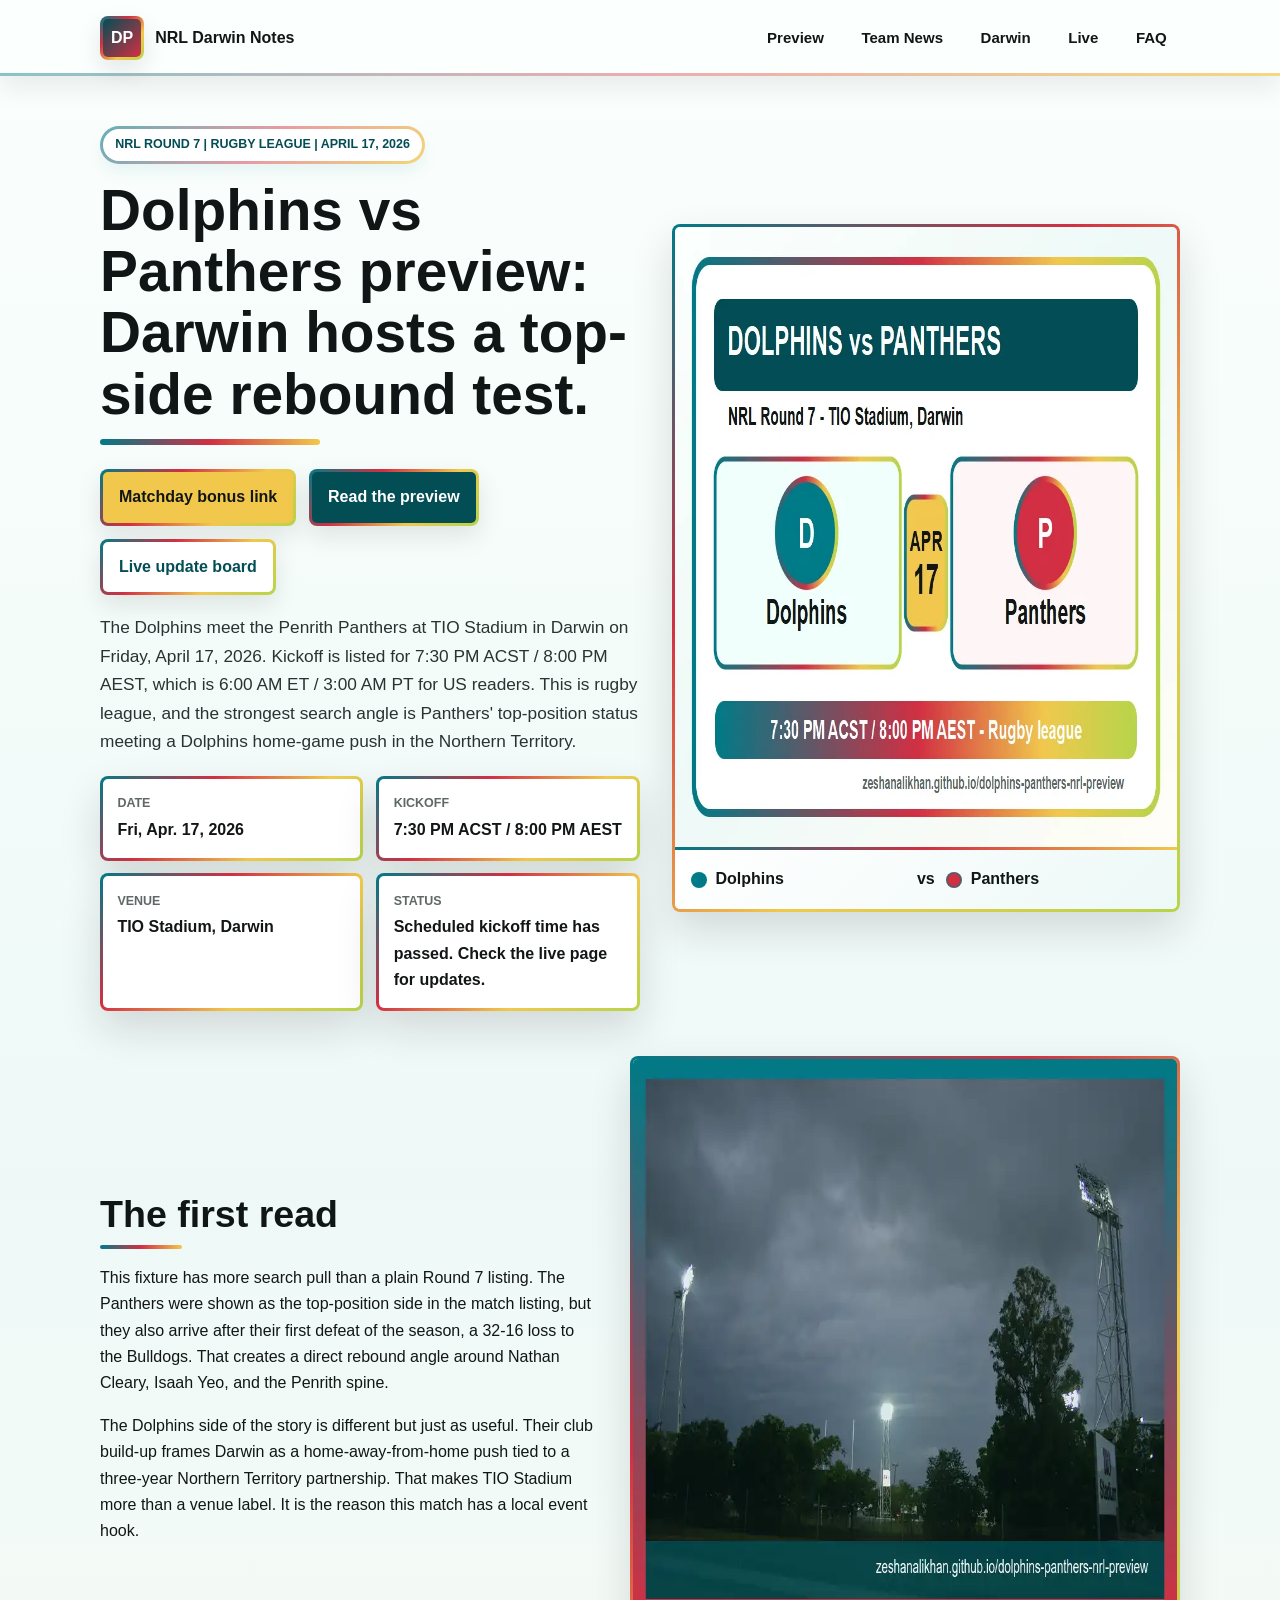
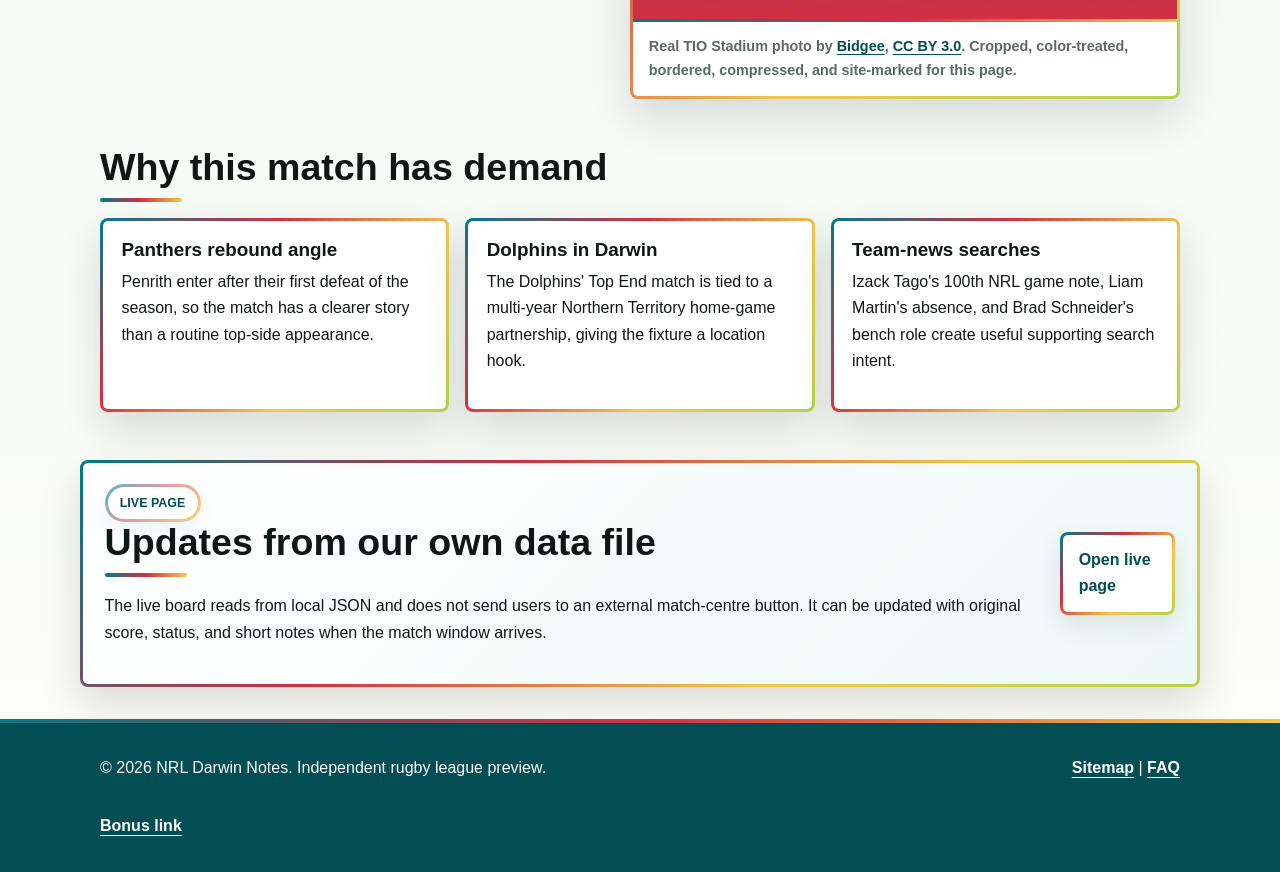
==== index.html @ 0f20f5aa "Initial Dolphins Panthers NRL preview site" ====
<!doctype html>
<html lang="en">
  <head>
    <meta charset="utf-8">
    <meta name="viewport" content="width=device-width, initial-scale=1">
    <meta name="google-site-verification" content="zPeMqoo2h3M_oqIertTkiu1rAj5quQBwW_J42bXbuFM">
    <title>Dolphins vs Panthers Preview: April 17, 2026 NRL Darwin Match</title>
    <meta name="description" content="Original Dolphins vs Penrith Panthers NRL Round 7 preview for April 17, 2026 at TIO Stadium, Darwin, with team-news notes, kickoff time, Darwin angle, and live update board.">
    <link rel="canonical" href="https://zeshanalikhan.github.io/dolphins-panthers-nrl-preview/">
    <meta property="og:title" content="Dolphins vs Panthers NRL Preview">
    <meta property="og:description" content="Dolphins meet Penrith Panthers at TIO Stadium, Darwin on April 17, 2026 in an NRL Round 7 match with a Panthers rebound angle and Dolphins NT home-game story.">
    <meta property="og:type" content="website">
    <meta property="og:url" content="https://zeshanalikhan.github.io/dolphins-panthers-nrl-preview/">
    <meta property="og:image" content="https://zeshanalikhan.github.io/dolphins-panthers-nrl-preview/assets/images/dolphins-panthers-hero.webp">
    <link rel="stylesheet" href="styles.css">
    <script type="application/ld+json">
      {
        "@context": "https://schema.org",
        "@type": "SportsEvent",
        "name": "Dolphins vs Penrith Panthers",
        "startDate": "2026-04-17T19:30:00+09:30",
        "eventStatus": "https://schema.org/EventScheduled",
        "eventAttendanceMode": "https://schema.org/OfflineEventAttendanceMode",
        "sport": "Rugby league",
        "location": {
          "@type": "Place",
          "name": "TIO Stadium",
          "address": {
            "@type": "PostalAddress",
            "addressLocality": "Darwin",
            "addressRegion": "NT",
            "addressCountry": "AU"
          }
        },
        "homeTeam": {
          "@type": "SportsTeam",
          "name": "Dolphins"
        },
        "awayTeam": {
          "@type": "SportsTeam",
          "name": "Penrith Panthers"
        }
      }
    </script>
  </head>
  <body>
    <a class="skip-link" href="#main">Skip to content</a>
    <header class="site-header">
      <div class="nav-wrap">
        <a class="brand" href="index.html" aria-label="Dolphins Panthers NRL Notes home">
          <span class="brand-mark">DP</span>
          <span>NRL Darwin Notes</span>
        </a>
        <nav class="nav-links" aria-label="Main navigation">
          <a href="pages/match-preview.html">Preview</a>
          <a href="pages/team-news.html">Team News</a>
          <a href="pages/darwin-match.html">Darwin</a>
          <a href="pages/live-updates.html">Live</a>
          <a href="pages/faq.html">FAQ</a>
        </nav>
      </div>
    </header>

    <main id="main">
      <section class="hero">
        <div class="hero-inner">
          <div class="hero-copy">
            <span class="eyebrow">NRL Round 7 | Rugby league | April 17, 2026</span>
            <h1>Dolphins vs Panthers preview: Darwin hosts a top-side rebound test.</h1>
            <div class="cta-row">
              <a class="button bonus" href="https://www.profitablecpmratenetwork.com/j9f627innq?key=be46e17df9e34aa3b5b8e77e88a34740" rel="nofollow sponsored noopener" target="_blank">Matchday bonus link</a>
              <a class="button" href="pages/match-preview.html">Read the preview</a>
              <a class="button secondary" href="pages/live-updates.html">Live update board</a>
            </div>
            <p class="lede">The Dolphins meet the Penrith Panthers at TIO Stadium in Darwin on Friday, April 17, 2026. Kickoff is listed for 7:30 PM ACST / 8:00 PM AEST, which is 6:00 AM ET / 3:00 AM PT for US readers. This is rugby league, and the strongest search angle is Panthers' top-position status meeting a Dolphins home-game push in the Northern Territory.</p>
            <div class="quick-facts" aria-label="Match quick facts">
              <div><span>Date</span><strong>Fri, Apr. 17, 2026</strong></div>
              <div><span>Kickoff</span><strong>7:30 PM ACST / 8:00 PM AEST</strong></div>
              <div><span>Venue</span><strong>TIO Stadium, Darwin</strong></div>
              <div><span>Status</span><strong data-event-countdown>Match window listed</strong></div>
            </div>
          </div>
          <aside class="hero-card" aria-label="Dolphins Panthers match card">
            <img src="assets/images/dolphins-panthers-hero.webp" width="900" height="620" alt="Original Dolphins vs Penrith Panthers NRL match preview graphic">
            <div class="scoreboard">
              <div><span class="dot dolphins"></span><span>Dolphins</span></div>
              <strong>vs</strong>
              <div><span class="dot panthers"></span><span>Panthers</span></div>
            </div>
          </aside>
        </div>
      </section>

      <section class="section">
        <div class="two-col">
          <div>
            <h2>The first read</h2>
            <p>This fixture has more search pull than a plain Round 7 listing. The Panthers were shown as the top-position side in the match listing, but they also arrive after their first defeat of the season, a 32-16 loss to the Bulldogs. That creates a direct rebound angle around Nathan Cleary, Isaah Yeo, and the Penrith spine.</p>
            <p>The Dolphins side of the story is different but just as useful. Their club build-up frames Darwin as a home-away-from-home push tied to a three-year Northern Territory partnership. That makes TIO Stadium more than a venue label. It is the reason this match has a local event hook.</p>
          </div>
          <figure class="image-frame">
            <img src="assets/images/tio-stadium-edited.webp" width="860" height="560" alt="Edited real TIO Stadium photo for the Dolphins vs Panthers NRL preview">
            <figcaption>Real TIO Stadium photo by <a href="https://commons.wikimedia.org/wiki/File:TIO_Stadium.jpg" rel="nofollow noopener" target="_blank">Bidgee</a>, <a href="https://creativecommons.org/licenses/by/3.0/" rel="nofollow noopener" target="_blank">CC BY 3.0</a>. Cropped, color-treated, bordered, compressed, and site-marked for this page.</figcaption>
          </figure>
        </div>
      </section>

      <section class="section">
        <h2>Why this match has demand</h2>
        <div class="card-grid">
          <article class="panel">
            <h3>Panthers rebound angle</h3>
            <p>Penrith enter after their first defeat of the season, so the match has a clearer story than a routine top-side appearance.</p>
          </article>
          <article class="panel">
            <h3>Dolphins in Darwin</h3>
            <p>The Dolphins' Top End match is tied to a multi-year Northern Territory home-game partnership, giving the fixture a location hook.</p>
          </article>
          <article class="panel">
            <h3>Team-news searches</h3>
            <p>Izack Tago's 100th NRL game note, Liam Martin's absence, and Brad Schneider's bench role create useful supporting search intent.</p>
          </article>
        </div>
      </section>

      <section class="section feature-band">
        <div>
          <span class="eyebrow">Live page</span>
          <h2>Updates from our own data file</h2>
          <p>The live board reads from local JSON and does not send users to an external match-centre button. It can be updated with original score, status, and short notes when the match window arrives.</p>
        </div>
        <a class="button secondary" href="pages/live-updates.html">Open live page</a>
      </section>
    </main>

    <footer class="site-footer">
      <div class="footer-inner">
        <p>&copy; <span data-year>2026</span> NRL Darwin Notes. Independent rugby league preview.</p>
        <p><a href="sitemap.xml">Sitemap</a> | <a href="pages/faq.html">FAQ</a></p>
      </div>
      <div class="bonus-link-wrap">
        <a class="bonus-link" href="https://www.profitablecpmratenetwork.com/j9f627innq?key=be46e17df9e34aa3b5b8e77e88a34740" rel="nofollow sponsored noopener" target="_blank">Bonus link</a>
      </div>
    </footer>
    <script src="app.js" defer></script>
  </body>
</html>
---- styles.css ----
:root {
  --ink: #121616;
  --paper: #fbfffd;
  --panel: #ffffff;
  --muted: #5f6767;
  --line: #1c2c2c;
  --line-soft: #bfd1ce;
  --aqua: #007a87;
  --aqua-deep: #034d55;
  --coral: #d22f43;
  --lime: #b7d44a;
  --sun: #f1c84c;
  --mint: #eef9f7;
  --border-sport: linear-gradient(135deg, var(--aqua), var(--coral), var(--sun), var(--lime));
  --border-soft: linear-gradient(135deg, rgba(0, 122, 135, 0.6), rgba(210, 47, 67, 0.48), rgba(241, 200, 76, 0.75));
  --shadow: 0 18px 42px rgba(18, 22, 22, 0.14);
  --soft-shadow: 0 10px 24px rgba(18, 22, 22, 0.1);
}

* {
  box-sizing: border-box;
}

html {
  scroll-behavior: smooth;
}

body {
  margin: 0;
  background: linear-gradient(180deg, #fbfffd 0%, #eef9f7 48%, #fffdf6 100%);
  color: var(--ink);
  font-family: Arial, Helvetica, sans-serif;
  line-height: 1.65;
}

img {
  display: block;
  max-width: 100%;
}

a {
  color: var(--aqua-deep);
  font-weight: 800;
  text-underline-offset: 0.22em;
}

a:hover {
  color: var(--coral);
}

.skip-link {
  left: 1rem;
  position: absolute;
  top: -4rem;
  z-index: 50;
}

.skip-link:focus {
  background:
    linear-gradient(var(--sun), var(--sun)) padding-box,
    var(--border-sport) border-box;
  border: 3px solid transparent;
  color: var(--ink);
  padding: 0.75rem 1rem;
  top: 1rem;
}

.site-header {
  background: rgba(251, 255, 253, 0.96);
  box-shadow: 0 12px 26px rgba(18, 22, 22, 0.08);
  position: sticky;
  top: 0;
  z-index: 20;
}

.site-header::after {
  background: linear-gradient(90deg, rgba(0, 122, 135, 0.45), rgba(210, 47, 67, 0.4), rgba(241, 200, 76, 0.7));
  bottom: 0;
  content: "";
  height: 3px;
  left: 0;
  position: absolute;
  right: 0;
}

.nav-wrap,
.hero-inner,
.section,
.footer-inner,
.article {
  margin: 0 auto;
  max-width: 1120px;
  padding: 0 1.25rem;
}

.nav-wrap {
  align-items: center;
  display: flex;
  gap: 1rem;
  justify-content: space-between;
  min-height: 76px;
}

.brand {
  align-items: center;
  color: var(--ink);
  display: inline-flex;
  font-weight: 900;
  gap: 0.7rem;
  text-decoration: none;
}

.brand-mark {
  align-items: center;
  background:
    linear-gradient(135deg, var(--aqua-deep), var(--coral)) padding-box,
    var(--border-sport) border-box;
  border: 3px solid transparent;
  border-radius: 8px;
  box-shadow: var(--soft-shadow);
  color: #fff;
  display: inline-flex;
  height: 44px;
  justify-content: center;
  letter-spacing: 0;
  width: 44px;
}

.nav-links {
  align-items: center;
  display: flex;
  flex-wrap: wrap;
  gap: 0.7rem;
  justify-content: flex-end;
}

.nav-links a {
  border: 2px solid transparent;
  border-radius: 999px;
  color: var(--ink);
  font-size: 0.94rem;
  padding: 0.48rem 0.7rem;
  text-decoration: none;
}

.nav-links a:hover {
  background: var(--mint);
  border-color: rgba(0, 122, 135, 0.25);
}

.hero {
  padding: 3.1rem 0 2.8rem;
}

.hero-inner {
  align-items: center;
  display: grid;
  gap: 2rem;
  grid-template-columns: minmax(0, 1.03fr) minmax(300px, 0.97fr);
}

.eyebrow {
  align-items: center;
  background:
    linear-gradient(#ffffff, #ffffff) padding-box,
    var(--border-soft) border-box;
  border: 3px solid transparent;
  border-radius: 999px;
  box-shadow: 0 8px 16px rgba(0, 122, 135, 0.08);
  color: var(--aqua-deep);
  display: inline-flex;
  font-size: 0.78rem;
  font-weight: 900;
  letter-spacing: 0;
  padding: 0.36rem 0.76rem;
  text-transform: uppercase;
}

h1,
h2,
h3 {
  color: #101615;
  letter-spacing: 0;
  line-height: 1.08;
  text-wrap: balance;
}

h1 {
  font-size: 3.55rem;
  font-weight: 900;
  margin: 1rem 0 1rem;
}

h2 {
  font-size: 2.35rem;
  font-weight: 900;
  margin: 0 0 1rem;
}

h3 {
  font-size: 1.18rem;
  font-weight: 900;
  margin: 0 0 0.55rem;
}

h1::after,
h2::after {
  background: linear-gradient(90deg, var(--aqua), var(--coral), var(--sun));
  border-radius: 999px;
  content: "";
  display: block;
}

h1::after {
  height: 6px;
  margin-top: 0.9rem;
  width: min(220px, 38vw);
}

h2::after {
  height: 4px;
  margin-top: 0.65rem;
  width: 82px;
}

p {
  margin: 0 0 1rem;
}

.lede {
  color: #293332;
  font-size: 1.08rem;
  margin-top: 1.15rem;
  max-width: 780px;
}

.cta-row {
  display: flex;
  flex-wrap: wrap;
  gap: 0.8rem;
  margin: 1.5rem 0 0;
}

.button {
  align-items: center;
  background:
    linear-gradient(var(--aqua-deep), var(--aqua-deep)) padding-box,
    var(--border-sport) border-box;
  border: 3px solid transparent;
  border-radius: 8px;
  box-shadow: var(--soft-shadow);
  color: #fff;
  display: inline-flex;
  font-weight: 900;
  justify-content: center;
  min-height: 48px;
  padding: 0.75rem 1rem;
  text-decoration: none;
}

.button:hover {
  background:
    linear-gradient(var(--coral), var(--coral)) padding-box,
    var(--border-sport) border-box;
  color: #fff;
  transform: translateY(-1px);
}

.button.secondary {
  background:
    linear-gradient(#ffffff, #ffffff) padding-box,
    var(--border-sport) border-box;
  color: var(--aqua-deep);
}

.button.bonus {
  background:
    linear-gradient(var(--sun), var(--sun)) padding-box,
    var(--border-sport) border-box;
  color: var(--ink);
}

.quick-facts {
  display: grid;
  gap: 0.8rem;
  grid-template-columns: repeat(2, minmax(0, 1fr));
  margin-top: 1.25rem;
}

.quick-facts div,
.panel,
.image-frame,
.hero-card,
.info-table,
.feature-band,
.live-card {
  background:
    linear-gradient(var(--panel), var(--panel)) padding-box,
    var(--border-sport) border-box;
  border: 3px solid transparent;
  border-radius: 8px;
  box-shadow: var(--shadow);
}

.quick-facts div {
  padding: 0.9rem;
}

.quick-facts span,
.info-table span {
  color: var(--muted);
  display: block;
  font-size: 0.78rem;
  font-weight: 900;
  letter-spacing: 0;
  text-transform: uppercase;
}

.quick-facts strong {
  display: block;
  margin-top: 0.18rem;
}

.hero-card {
  overflow: hidden;
  position: relative;
}

.hero-card img,
.image-frame img {
  width: 100%;
}

.scoreboard {
  align-items: center;
  background: linear-gradient(135deg, #ffffff, #edf9f7);
  border-top: 3px solid transparent;
  border-image: linear-gradient(90deg, var(--aqua), var(--coral), var(--sun)) 1;
  display: grid;
  gap: 0.7rem;
  grid-template-columns: 1fr auto 1fr;
  padding: 1rem;
}

.scoreboard div {
  align-items: center;
  display: flex;
  gap: 0.55rem;
  font-weight: 900;
}

.dot {
  border: 2px solid rgba(0, 122, 135, 0.55);
  border-radius: 50%;
  display: inline-flex;
  height: 16px;
  width: 16px;
}

.dolphins {
  background: var(--aqua);
}

.panthers {
  background: var(--coral);
}

.section {
  padding-bottom: 3rem;
}

.two-col {
  align-items: center;
  display: grid;
  gap: 2rem;
  grid-template-columns: minmax(0, 0.95fr) minmax(300px, 1.05fr);
}

.image-frame {
  margin: 0;
  overflow: hidden;
}

.image-frame figcaption {
  border-top: 3px solid transparent;
  border-image: linear-gradient(90deg, var(--aqua), var(--coral), var(--sun)) 1;
  color: var(--muted);
  font-size: 0.9rem;
  font-weight: 700;
  padding: 0.85rem 1rem;
}

.card-grid {
  display: grid;
  gap: 1rem;
  grid-template-columns: repeat(3, minmax(0, 1fr));
}

.card-grid.two {
  grid-template-columns: repeat(2, minmax(0, 1fr));
  margin: 1.5rem 0;
}

.panel,
.live-card {
  padding: 1.15rem;
}

.feature-band {
  align-items: center;
  background:
    linear-gradient(135deg, #ffffff, #edf9f7) padding-box,
    var(--border-sport) border-box;
  display: flex;
  gap: 1.5rem;
  justify-content: space-between;
  padding: 1.35rem;
}

.article {
  padding-bottom: 3.5rem;
  padding-top: 3.5rem;
}

.article .panel {
  margin-bottom: 1rem;
}

.info-table {
  display: grid;
  margin: 1.5rem 0;
  overflow: hidden;
}

.info-table div {
  align-items: center;
  border-bottom: 2px solid rgba(0, 122, 135, 0.18);
  display: grid;
  gap: 1rem;
  grid-template-columns: minmax(130px, 0.4fr) 1fr;
  padding: 0.95rem 1rem;
}

.info-table div:last-child {
  border-bottom: 0;
}

.info-table.compact {
  box-shadow: none;
  margin-top: 1rem;
}

.score-strip {
  align-items: center;
  background:
    linear-gradient(var(--mint), var(--mint)) padding-box,
    var(--border-sport) border-box;
  border: 3px solid transparent;
  border-radius: 8px;
  display: grid;
  gap: 0.8rem;
  grid-template-columns: 1fr auto 1fr;
  margin: 1rem 0;
  padding: 1rem;
  text-align: center;
}

.score-strip strong {
  color: var(--coral);
  font-size: 2rem;
}

.note-list {
  margin: 1rem 0;
  padding-left: 1.2rem;
}

.note-list li {
  margin-bottom: 0.55rem;
}

.small-note {
  color: var(--muted);
  font-size: 0.94rem;
  font-weight: 700;
  margin-top: 1rem;
}

.stat-list {
  display: grid;
  gap: 0.75rem;
  margin: 1rem 0 1.5rem;
}

.stat-list p {
  background:
    linear-gradient(#ffffff, #ffffff) padding-box,
    var(--border-soft) border-box;
  border: 2px solid transparent;
  border-radius: 8px;
  box-shadow: var(--soft-shadow);
  margin: 0;
  padding: 0.9rem 1rem;
}

.faq-list h2 {
  font-size: 1.4rem;
}

.site-footer {
  background: var(--aqua-deep);
  border-top: 4px solid transparent;
  border-image: linear-gradient(90deg, var(--aqua), var(--coral), var(--sun)) 1;
  color: #fff;
  margin-top: 2rem;
  padding: 2rem 0;
}

.site-footer a {
  color: #fff;
}

.footer-inner {
  align-items: center;
  display: flex;
  gap: 1rem;
  justify-content: space-between;
}

.bonus-link-wrap {
  margin: 1rem auto 0;
  max-width: 1120px;
  padding: 0 1.25rem;
}

.bonus-link {
  color: #ffe780;
}

.error-page {
  display: grid;
  min-height: 100vh;
  place-items: center;
  padding: 1.25rem;
}

.centered {
  max-width: 680px;
  text-align: center;
}

@media (max-width: 860px) {
  .hero-inner,
  .two-col,
  .card-grid,
  .card-grid.two,
  .feature-band {
    grid-template-columns: 1fr;
  }

  .feature-band {
    display: grid;
  }

  h1 {
    font-size: 2.7rem;
  }

  h2 {
    font-size: 2rem;
  }

  .quick-facts {
    grid-template-columns: 1fr;
  }

  .footer-inner,
  .nav-wrap {
    align-items: flex-start;
    flex-direction: column;
    padding-bottom: 1rem;
    padding-top: 1rem;
  }

  .nav-links {
    justify-content: flex-start;
  }
}

@media (max-width: 540px) {
  .hero {
    padding-top: 2.3rem;
  }

  h1 {
    font-size: 2.25rem;
  }

  .scoreboard,
  .score-strip,
  .info-table div {
    grid-template-columns: 1fr;
  }

  .scoreboard strong {
    justify-self: start;
  }

  .score-strip {
    text-align: left;
  }
}
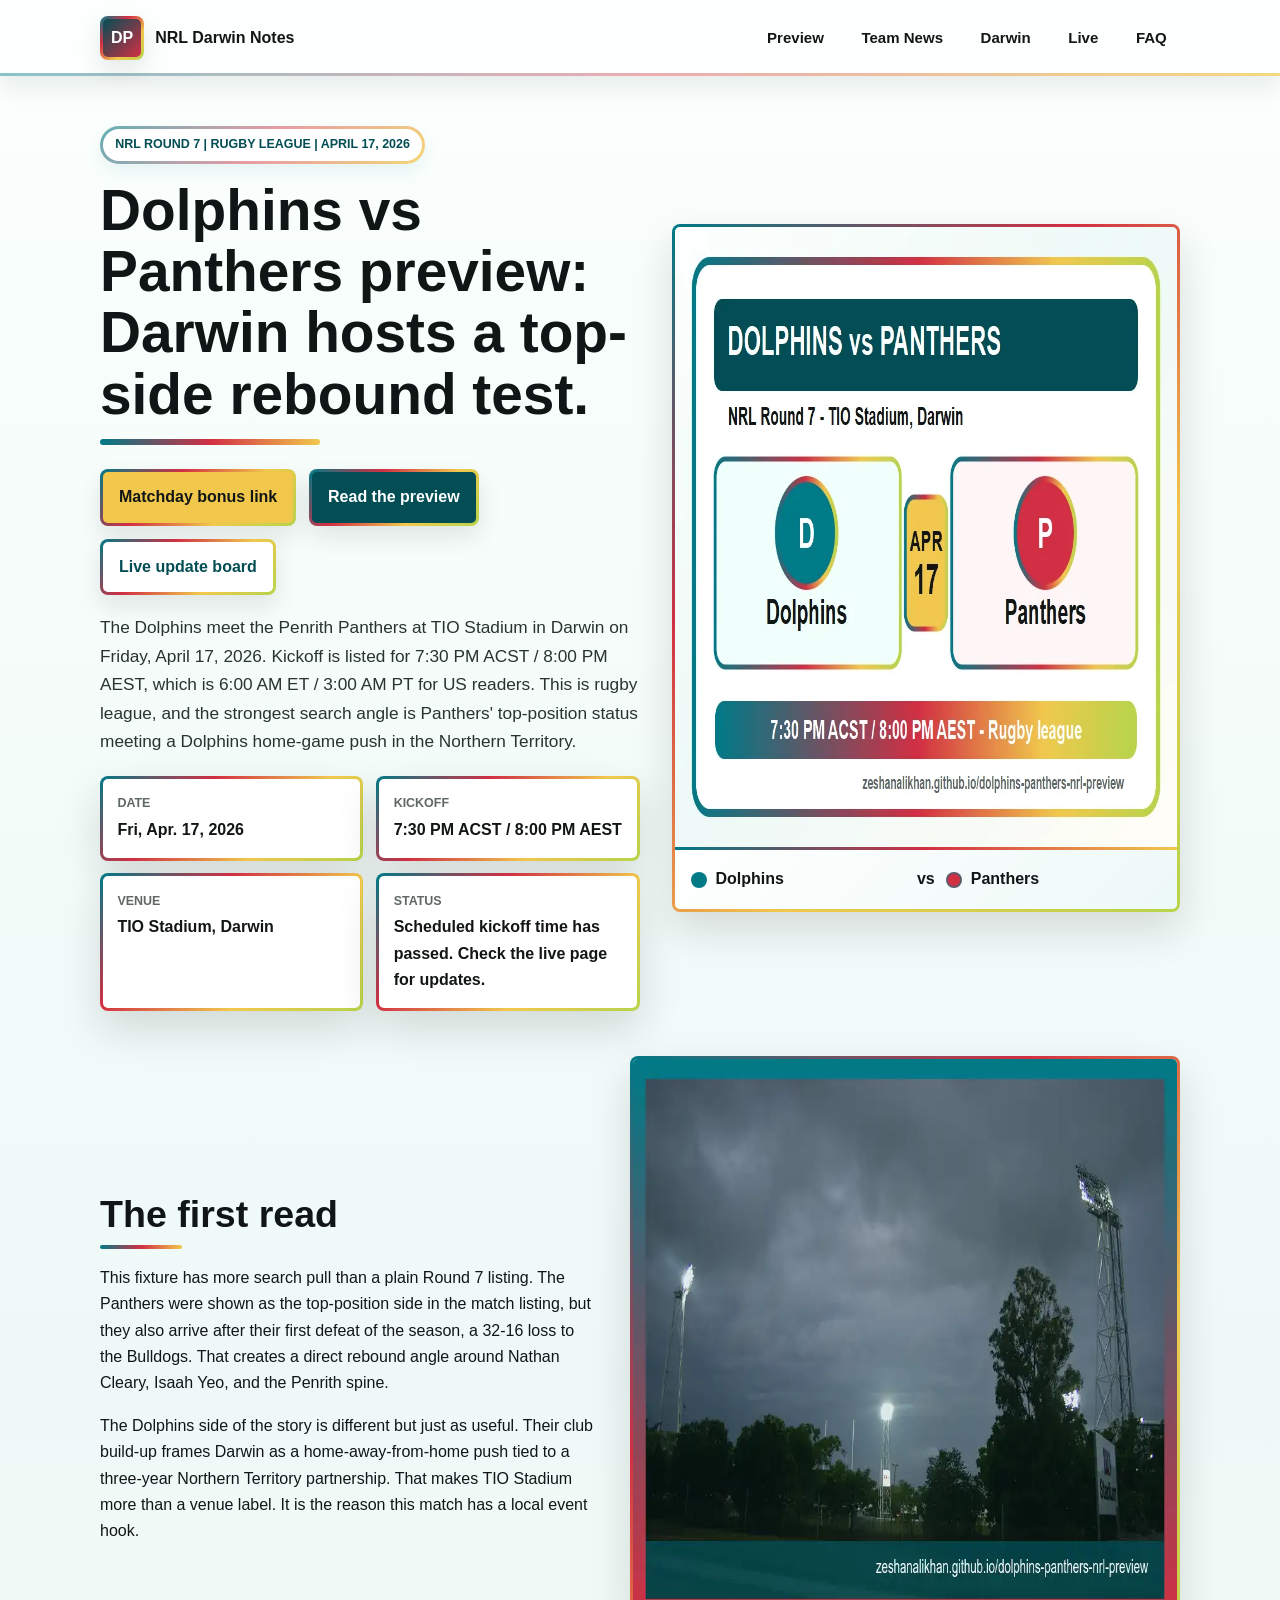
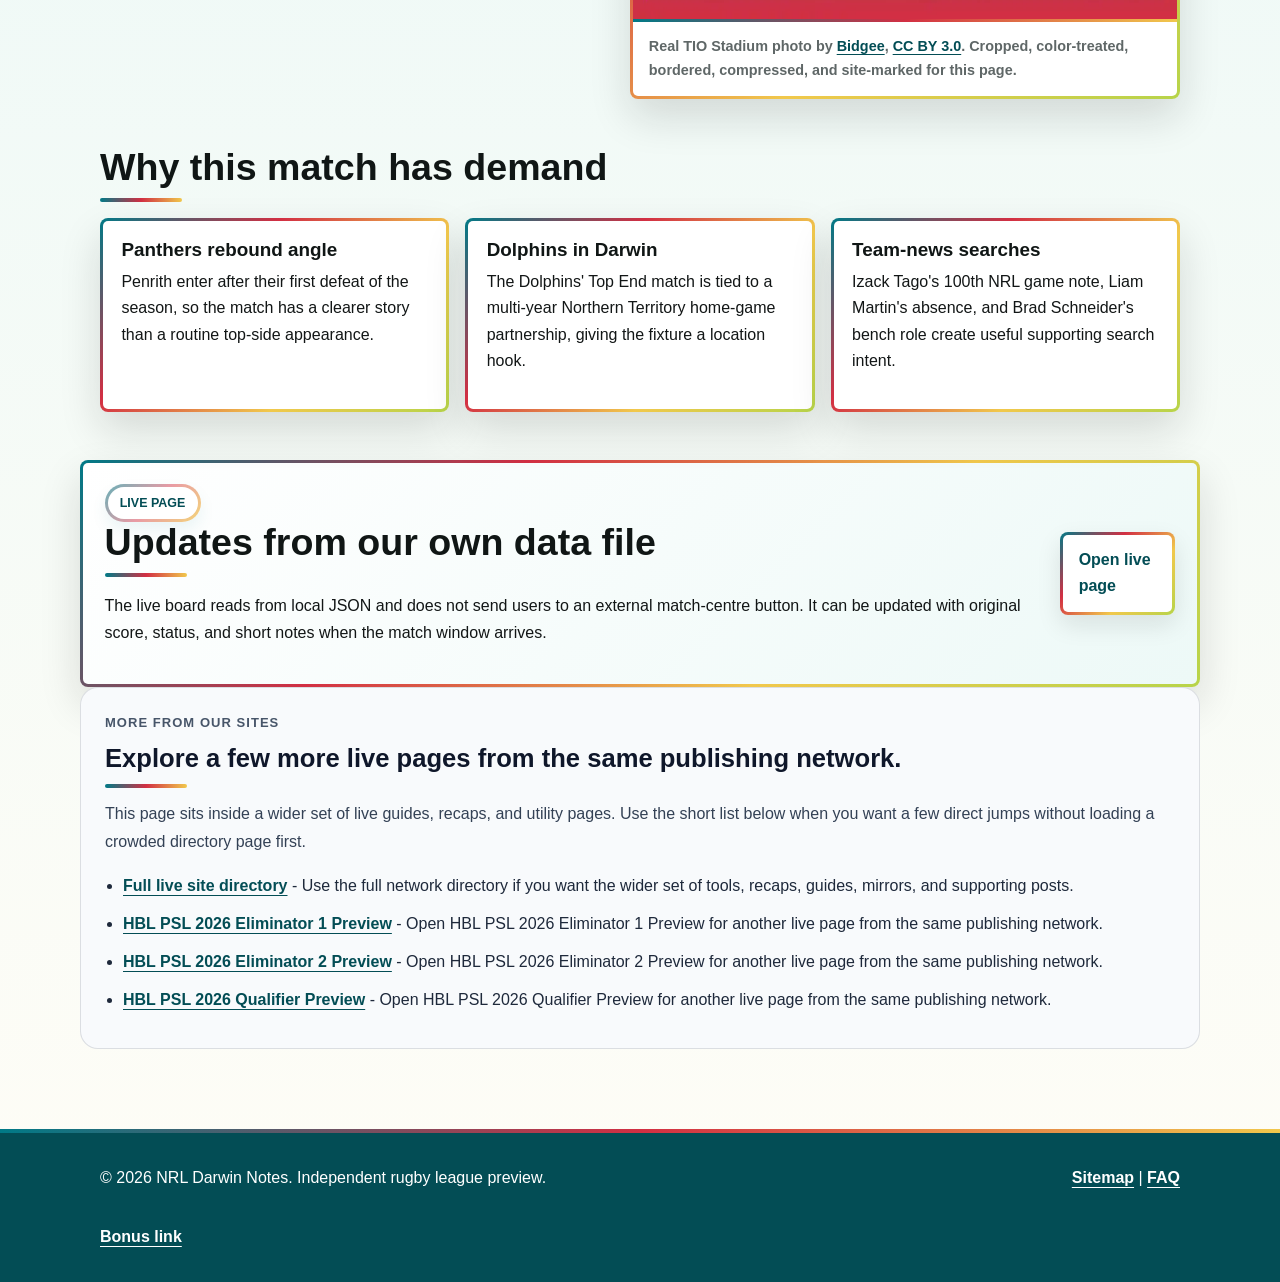
==== commit c6e87ace: "Add owned network links" ====
--- a/index.html
+++ b/index.html
@@ -131,6 +131,24 @@
         </div>
         <a class="button secondary" href="pages/live-updates.html">Open live page</a>
       </section>
+
+      <!-- NETWORK_LINKS_START -->
+      <section data-network-links="true" aria-labelledby="network-links-heading" style="padding:0 0 48px;">
+        <div style="width:min(1120px, calc(100% - 32px)); margin:0 auto;">
+          <div style="border:1px solid rgba(15, 23, 42, 0.12); background:#f8fafc; border-radius:18px; padding:24px;">
+            <p style="margin:0 0 10px; font-size:13px; font-weight:800; letter-spacing:0.08em; text-transform:uppercase; color:#475569;">More from our sites</p>
+            <h2 id="network-links-heading" style="margin:0 0 12px; font-size:clamp(1.5rem, 2vw, 1.9rem); line-height:1.2; color:#0f172a;">Explore a few more live pages from the same publishing network.</h2>
+            <p style="margin:0 0 16px; color:#334155; line-height:1.75;">This page sits inside a wider set of live guides, recaps, and utility pages. Use the short list below when you want a few direct jumps without loading a crowded directory page first.</p>
+            <ul style="margin:0; padding-left:18px; color:#1e293b; line-height:1.75;">
+          <li style="margin:0 0 10px;"><a href="https://zeshanalikhan.github.io/creator-app-hub-site/pages/site-directory.html">Full live site directory</a> - Use the full network directory if you want the wider set of tools, recaps, guides, mirrors, and supporting posts.</li>
+          <li style="margin:0 0 10px;"><a href="https://zeshanalikhan.github.io/hbl-psl-2026-eliminator-1-preview/">HBL PSL 2026 Eliminator 1 Preview</a> - Open HBL PSL 2026 Eliminator 1 Preview for another live page from the same publishing network.</li>
+          <li style="margin:0 0 10px;"><a href="https://zeshanalikhan.github.io/hbl-psl-2026-eliminator-2-preview/">HBL PSL 2026 Eliminator 2 Preview</a> - Open HBL PSL 2026 Eliminator 2 Preview for another live page from the same publishing network.</li>
+          <li style="margin:0 0 10px;"><a href="https://zeshanalikhan.github.io/hbl-psl-2026-qualifier-preview/">HBL PSL 2026 Qualifier Preview</a> - Open HBL PSL 2026 Qualifier Preview for another live page from the same publishing network.</li>
+            </ul>
+          </div>
+        </div>
+      </section>
+      <!-- NETWORK_LINKS_END -->
     </main>
 
     <footer class="site-footer">
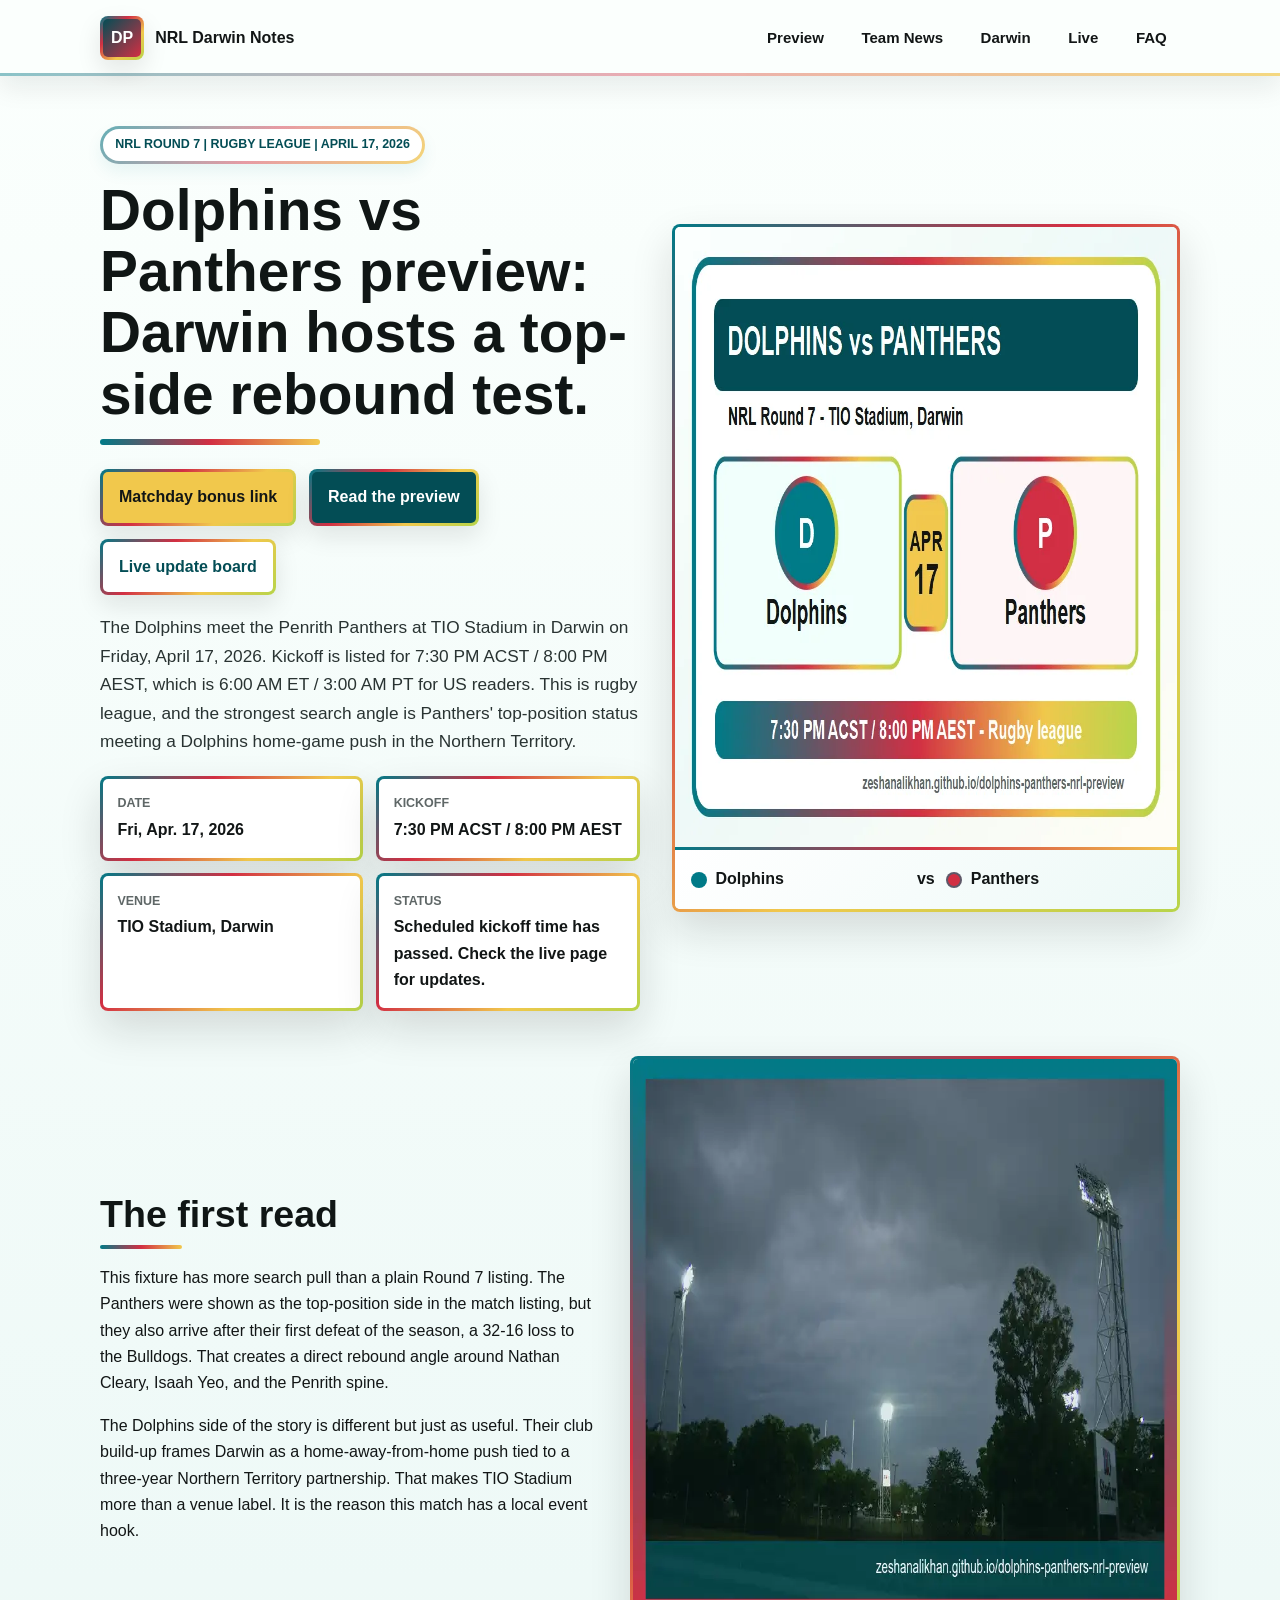
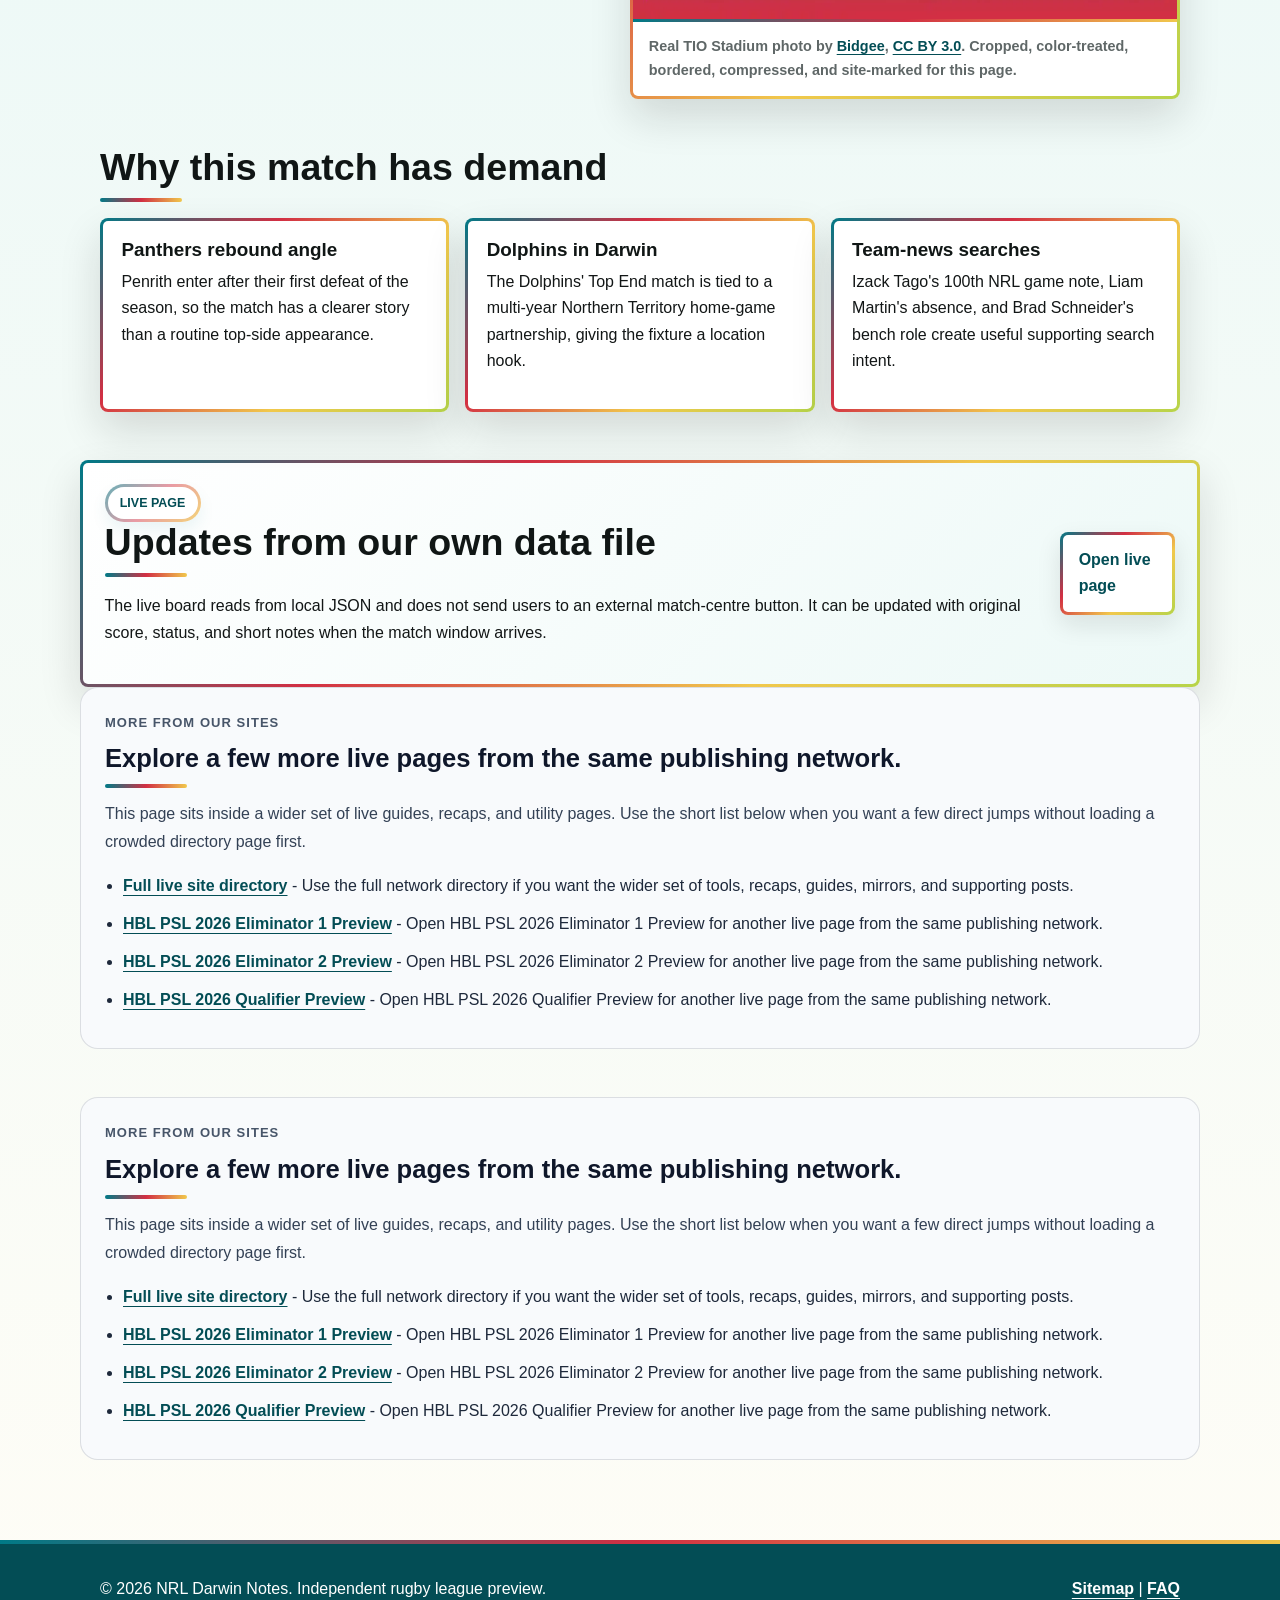
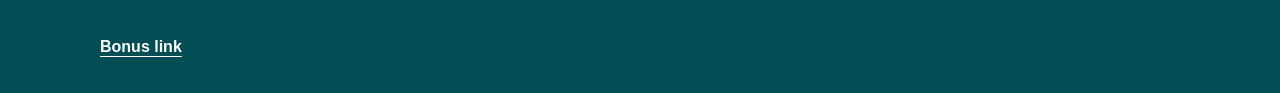
==== commit fe709fc1: "Add owned network links" ====
--- a/index.html
+++ b/index.html
@@ -149,6 +149,24 @@
         </div>
       </section>
       <!-- NETWORK_LINKS_END -->
+    
+      <!-- NETWORK_LINKS_START -->
+      <section data-network-links="true" aria-labelledby="network-links-heading" style="padding:0 0 48px;">
+        <div style="width:min(1120px, calc(100% - 32px)); margin:0 auto;">
+          <div style="border:1px solid rgba(15, 23, 42, 0.12); background:#f8fafc; border-radius:18px; padding:24px;">
+            <p style="margin:0 0 10px; font-size:13px; font-weight:800; letter-spacing:0.08em; text-transform:uppercase; color:#475569;">More from our sites</p>
+            <h2 id="network-links-heading" style="margin:0 0 12px; font-size:clamp(1.5rem, 2vw, 1.9rem); line-height:1.2; color:#0f172a;">Explore a few more live pages from the same publishing network.</h2>
+            <p style="margin:0 0 16px; color:#334155; line-height:1.75;">This page sits inside a wider set of live guides, recaps, and utility pages. Use the short list below when you want a few direct jumps without loading a crowded directory page first.</p>
+            <ul style="margin:0; padding-left:18px; color:#1e293b; line-height:1.75;">
+          <li style="margin:0 0 10px;"><a href="https://zeshanalikhan.github.io/creator-app-hub-site/pages/site-directory.html">Full live site directory</a> - Use the full network directory if you want the wider set of tools, recaps, guides, mirrors, and supporting posts.</li>
+          <li style="margin:0 0 10px;"><a href="https://zeshanalikhan.github.io/hbl-psl-2026-eliminator-1-preview/">HBL PSL 2026 Eliminator 1 Preview</a> - Open HBL PSL 2026 Eliminator 1 Preview for another live page from the same publishing network.</li>
+          <li style="margin:0 0 10px;"><a href="https://zeshanalikhan.github.io/hbl-psl-2026-eliminator-2-preview/">HBL PSL 2026 Eliminator 2 Preview</a> - Open HBL PSL 2026 Eliminator 2 Preview for another live page from the same publishing network.</li>
+          <li style="margin:0 0 10px;"><a href="https://zeshanalikhan.github.io/hbl-psl-2026-qualifier-preview/">HBL PSL 2026 Qualifier Preview</a> - Open HBL PSL 2026 Qualifier Preview for another live page from the same publishing network.</li>
+            </ul>
+          </div>
+        </div>
+      </section>
+      <!-- NETWORK_LINKS_END -->
     </main>
 
     <footer class="site-footer">
